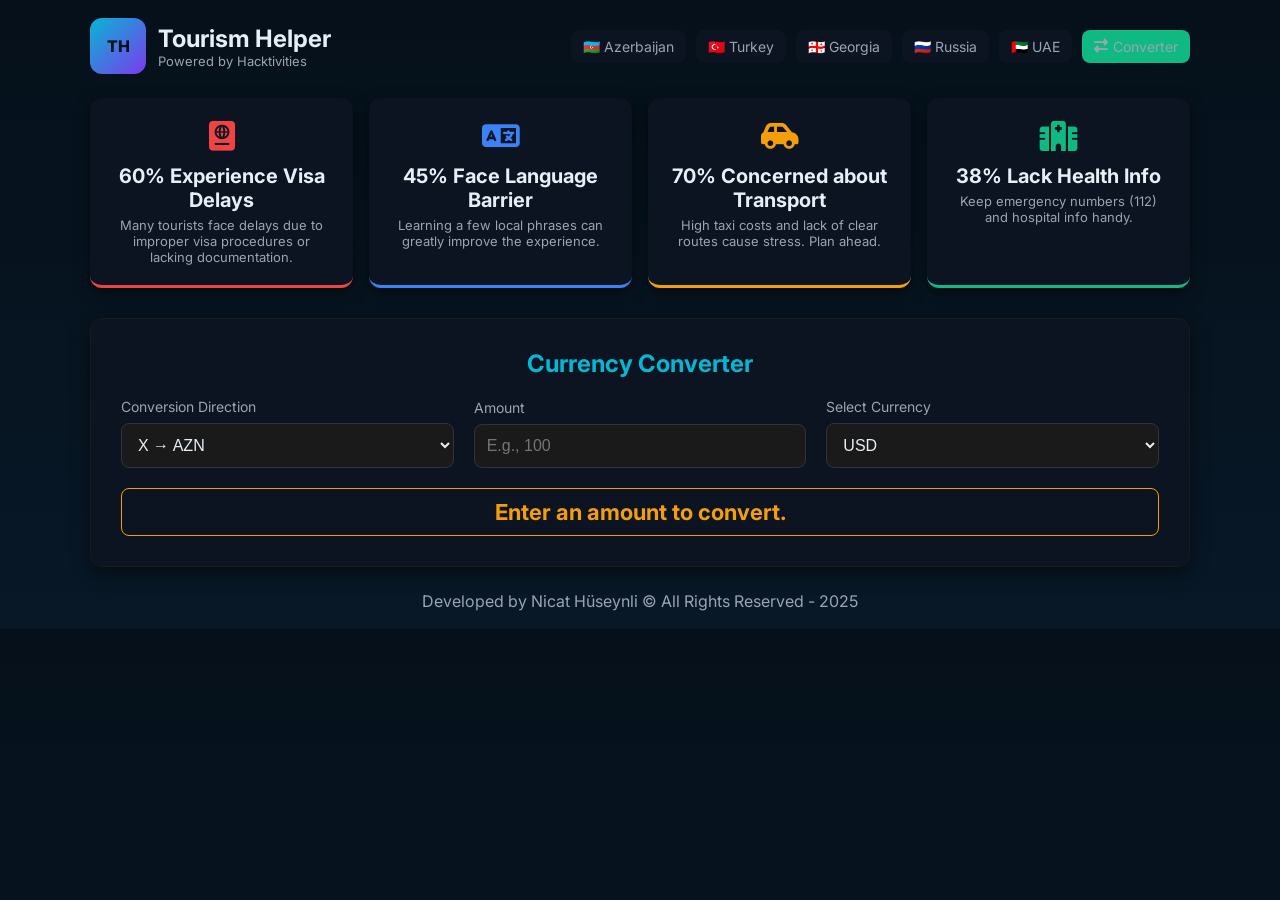
==== index.html @ 14029240 "Add files via upload" ====
<!doctype html>
<html lang="en">
<head>
  <meta charset="utf-8" />
  <meta name="viewport" content="width=device-width,initial-scale=1" />
  <title>Tourism Helper — By Hacktivities</title>
  <link href="https://fonts.googleapis.com/css2?family=Inter:wght@300;400;600;700&display=swap" rel="stylesheet">
  <link rel="stylesheet" href="https://cdnjs.cloudflare.com/ajax/libs/font-awesome/6.5.2/css/all.min.css" />
  <style>
    :root{
        --bg:#071226;
        --card:#0b1420;
        --muted:#9aa4b2;
        --accent:#06b6d4;
        --primary-color:#3b82f6;
        --success-color:#10b981;
        --danger-color:#ef4444;
        --warning-color:#f59e0b;
    }
    *{box-sizing:border-box}
    body{margin:0;font-family:Inter,system-ui,Arial;background:linear-gradient(180deg,#05101a,#081827);color:#e6eef6;padding:18px}
    .wrap{max-width:1100px;margin:0 auto}
    header{display:flex;align-items:center;justify-content:space-between;gap:12px;margin-bottom:24px}
    .logo{width:56px;height:56px;border-radius:12px;background:linear-gradient(135deg,var(--accent),#7c3aed);display:flex;align-items:center;justify-content:center;color:#02111a;font-weight:800}
    h1{margin:0;font-size:24px}
    .meta{color:var(--muted);font-size:13px}
    .header-nav{display:flex;align-items:center;gap:10px}
    .nav-item{background:var(--card);padding:8px 12px;border-radius:8px;color:var(--muted);text-decoration:none;font-size:14px;transition:0.2s;display:flex;align-items:center;gap:5px}
    .nav-item:hover{background:rgba(255,255,255,0.1);color:#fff}
    .nav-item.active{background:var(--primary-color);color:#fff;font-weight:600}
    .nav-item.currency{background:var(--success-color)}
    .nav-item.currency:hover{background:#14cd99}
    .info-grid{display:grid;grid-template-columns:repeat(auto-fit,minmax(250px,1fr));gap:16px;margin-bottom:30px}
    .info-card{background:var(--card);padding:20px;border-radius:12px;box-shadow:0 5px 15px rgba(0,0,0,0.5);display:flex;flex-direction:column;align-items:center;text-align:center;border-bottom:3px solid transparent;transition:0.2s}
    .info-card:hover{transform:translateY(-2px)}
    .info-icon{font-size:30px;margin-bottom:10px}
    .info-card strong{font-size:20px;margin-bottom:5px}
    .info-card small{color:var(--muted);font-size:13px}
    .converter{background:var(--card);padding:30px;border-radius:12px;margin-bottom:20px;box-shadow:0 6px 18px rgba(0,0,0,0.5);border:1px solid #1a1a1a}
    .converter h3{margin-top:0;margin-bottom:20px;font-size:24px;color:var(--accent);text-align:center}
    .converter-fields{display:grid;grid-template-columns:1fr 1fr 1fr;gap:20px;align-items:end}
    .input-group{display:flex;flex-direction:column}
    .converter label{margin-bottom:8px;font-size:14px;color:var(--muted);text-align:left}
    .converter select,.converter input{width:100%;padding:12px;border-radius:8px;border:1px solid #333;background:#1a1a1a;color:inherit;font-size:16px}
    .result{margin-top:20px;font-weight:700;font-size:22px;text-align:center;color:var(--warning-color);padding:10px;border:1px solid var(--warning-color);border-radius:8px}
    footer{margin-top:24px;color:var(--muted);text-align:center}
    @media(max-width:900px){.converter-fields{grid-template-columns:1fr}.header-nav{flex-wrap:wrap;justify-content:center}}
  </style>
</head>
<body>
  <div class="wrap">
    <header>
      <div style="display:flex;gap:12px;align-items:center">
        <div class="logo">TH</div>
        <div>
          <h1>Tourism Helper</h1>
          <div class="meta">Powered by Hacktivities</div>
        </div>
      </div>
      <div class="header-nav">
        <a href="azerbaijan.html" class="nav-item">🇦🇿 Azerbaijan</a>
        <a href="turkiye.html" class="nav-item">🇹🇷 Turkey</a>
        <a href="georgia.html" class="nav-item">🇬🇪 Georgia</a>
        <a href="russia.html" class="nav-item">🇷🇺 Russia</a>
        <a href="uea.html" class="nav-item">🇦🇪 UAE</a>
        <a href="#converter" class="nav-item currency"><i class="fas fa-exchange-alt"></i> Converter</a>
      </div>
    </header>

    <div class="info-grid">
      <div class="info-card" style="border-bottom-color:var(--danger-color)">
        <div class="info-icon" style="color:var(--danger-color)"><i class="fas fa-passport"></i></div>
        <strong>60% Experience Visa Delays</strong>
        <small>Many tourists face delays due to improper visa procedures or lacking documentation.</small>
      </div>
      <div class="info-card" style="border-bottom-color:var(--primary-color)">
        <div class="info-icon" style="color:var(--primary-color)"><i class="fas fa-language"></i></div>
        <strong>45% Face Language Barrier</strong>
        <small>Learning a few local phrases can greatly improve the experience.</small>
      </div>
      <div class="info-card" style="border-bottom-color:var(--warning-color)">
        <div class="info-icon" style="color:var(--warning-color)"><i class="fas fa-car-side"></i></div>
        <strong>70% Concerned about Transport</strong>
        <small>High taxi costs and lack of clear routes cause stress. Plan ahead.</small>
      </div>
      <div class="info-card" style="border-bottom-color:var(--success-color)">
        <div class="info-icon" style="color:var(--success-color)"><i class="fas fa-hospital"></i></div>
        <strong>38% Lack Health Info</strong>
        <small>Keep emergency numbers (112) and hospital info handy.</small>
      </div>
    </div>

    <div class="converter" id="converter">
      <h3>Currency Converter</h3>
      <div class="converter-fields">
        <div class="input-group">
          <label>Conversion Direction</label>
          <select id="direction">
            <option value="toAZN">X → AZN</option>
            <option value="fromAZN">AZN → X</option>
          </select>
        </div>
        <div class="input-group">
          <label>Amount</label>
          <input type="number" id="amount" placeholder="E.g., 100" />
        </div>
        <div class="input-group">
          <label>Select Currency</label>
          <select id="rateSelect"></select>
        </div>
      </div>
      <div id="converted" class="result">Enter an amount to convert.</div>
    </div>

    <footer>Developed by Nicat Hüseynli © All Rights Reserved - 2025</footer>
  </div>

  <script>
    const rates = {
      USD: 0.59, TRY: 24.53, RUB: 48.28, AED: 2.16, GEL: 1.59, EUR: 0.50, GBP: 0.44, JPY: 88.89, CHF: 0.47,
      INR: 52.20, CNY: 4.19, CAD: 0.82, AUD: 0.89, BRL: 3.14, MXN: 10.81, NZD: 1.01, YER: 140.59, EGP: 27.97,
      SGD: 0.76, ZAR: 10.12, PKR: 165.44, KRW: 831.38, THB: 19.10, SAR: 2.21, QAR: 2.14, KWD: 0.18, IDR: 9759.40,
      BDT: 71.66, NOK: 5.86, SEK: 5.52, DKK: 3.76, VND: 15508.81, OMR: 0.23, JOD: 0.42, BHD: 0.22, NPR: 83.55,
      LAK: 12747.06, MMK: 247.65, IQD: 770.59, LYD: 3.19, SDG: 353.82, AFN: 40.29, ALL: 48.60, AMD: 225.08,
      AOA: 539.41, ARS: 841.03, AWG: 1.06, AZN: 1.0
    };

    const rateSelect = document.getElementById('rateSelect');
    Object.entries(rates).forEach(([code]) => {
      const option = document.createElement('option');
      option.value = rates[code];
      option.dataset.name = code;
      option.textContent = code;
      rateSelect.appendChild(option);
    });

    const amount = document.getElementById('amount');
    const converted = document.getElementById('converted');
    const direction = document.getElementById('direction');

    function convert(){
      const val = Number(amount.value || 0);
      const rate = Number(rateSelect.value);
      const currencyName = rateSelect.options[rateSelect.selectedIndex]?.dataset.name || "";
      let result = 0;

      if(!val || !rate){
        converted.textContent="Enter an amount to convert.";
        return;
      }

      if(direction.value === 'toAZN'){
        result = Math.round((val / rate) * 100) / 100;
        converted.textContent = `${val} ${currencyName} ≈ ${result} AZN`;
      } else {
        result = Math.round((val * rate) * 100) / 100;
        converted.textContent = `${val} AZN ≈ ${result} ${currencyName}`;
      }
    }

    amount.addEventListener('input', convert);
    rateSelect.addEventListener('change', convert);
    direction.addEventListener('change', convert);
  </script>
</body>
</html>
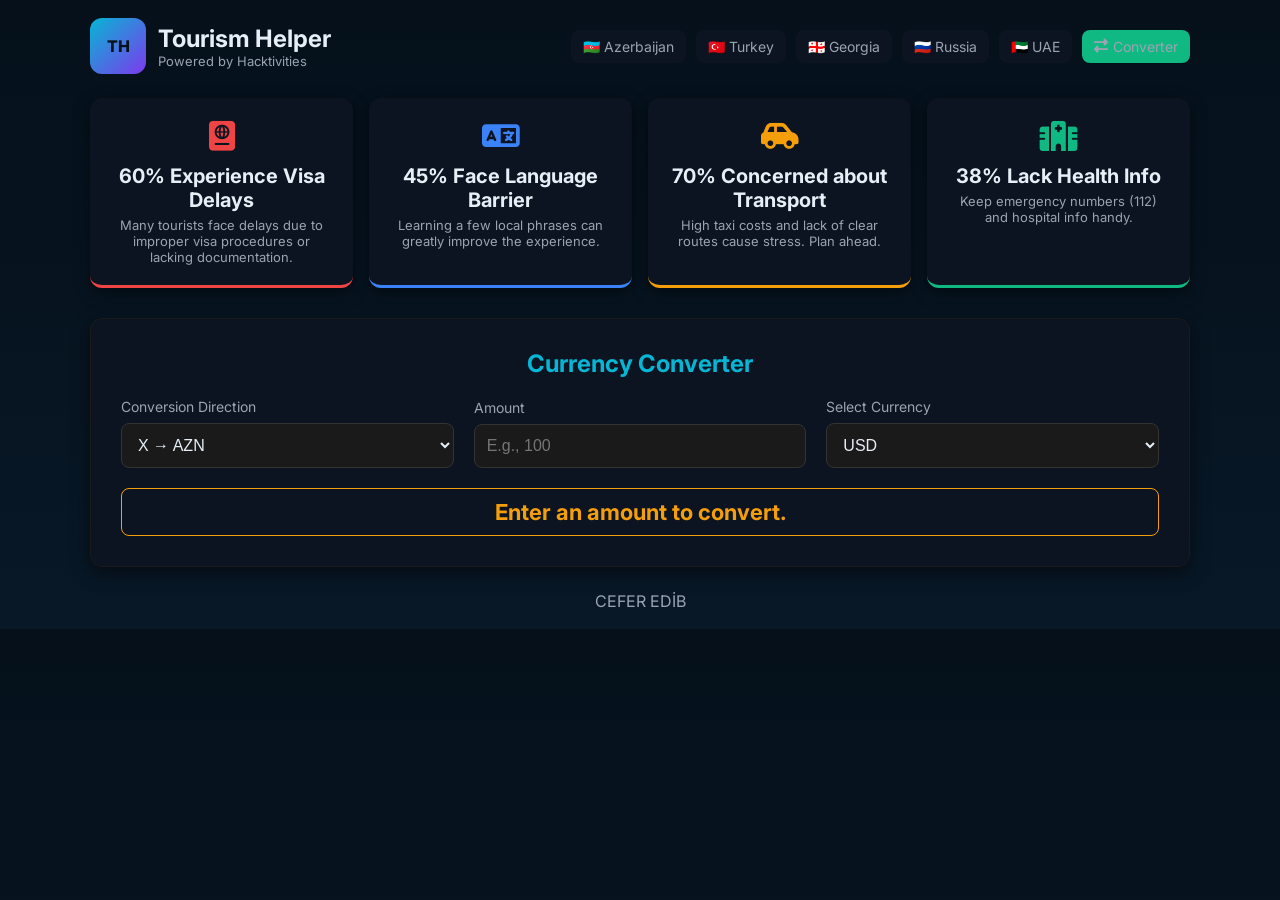
==== commit 2f0bb491: "Update index.html" ====
--- a/index.html
+++ b/index.html
@@ -112,7 +112,7 @@
       <div id="converted" class="result">Enter an amount to convert.</div>
     </div>
 
-    <footer>Developed by Nicat Hüseynli © All Rights Reserved - 2025</footer>
+    <footer>CEFER EDİB</footer>
   </div>
 
   <script>
